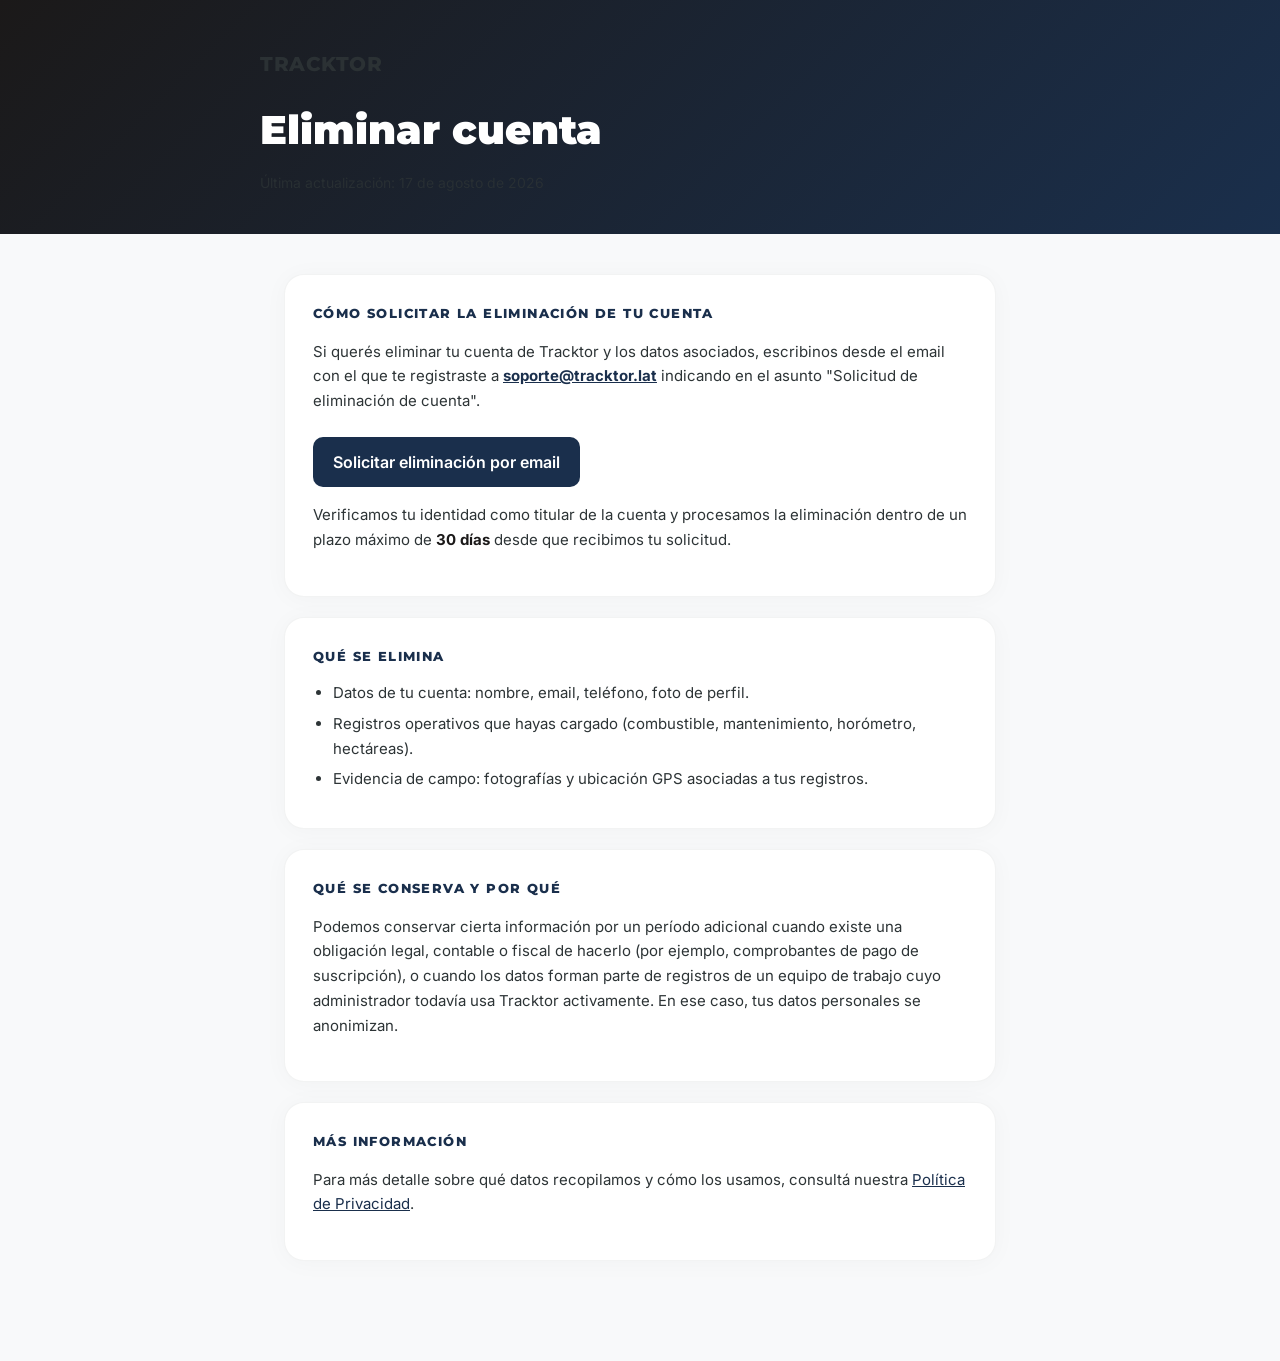
==== eliminar-cuenta.html @ 82056eb6 "Agregar página de eliminación de cuenta Requerida por la sección de seguridad de datos de Play Store" ====
<!DOCTYPE html>
<html lang="es">
<head>
  <meta charset="UTF-8" />
  <meta name="viewport" content="width=device-width, initial-scale=1.0" />
  <title>Eliminar cuenta — Tracktor</title>
  <meta name="description" content="Cómo solicitar la eliminación de tu cuenta de Tracktor y de los datos asociados." />
  <link rel="canonical" href="https://tracktor.lat/eliminar-cuenta.html" />
  <link rel="icon" href="assets/favicon-32.png" sizes="32x32" type="image/png" />
  <link href="https://fonts.googleapis.com/css2?family=Inter:wght@400;500;600;700&family=Montserrat:wght@600;700;800;900&display=swap" rel="stylesheet" />
  <style>
    :root {
      --navy-dark: #1B1919;
      --navy: #1A2F4C;
      --bg: #F8F9FA;
      --white: #FFFFFF;
      --text: #2D3436;
      --text-secondary: #636E72;
      --accent: #E8B040;
    }
    * { box-sizing: border-box; }
    body {
      margin: 0;
      background: var(--bg);
      color: var(--text);
      font-family: 'Inter', -apple-system, sans-serif;
      line-height: 1.65;
    }
    header {
      background: linear-gradient(135deg, var(--navy-dark), var(--navy));
      color: white;
      padding: 48px 24px 40px;
    }
    header .wrap { max-width: 760px; margin: 0 auto; }
    header .brand {
      font-family: 'Montserrat', sans-serif;
      font-weight: 800;
      font-size: 20px;
      letter-spacing: 0.5px;
      opacity: 0.9;
      margin: 0 0 16px;
    }
    header h1 {
      font-family: 'Montserrat', sans-serif;
      font-weight: 900;
      font-size: clamp(28px, 5vw, 40px);
      margin: 0 0 8px;
    }
    header p { opacity: 0.75; margin: 0; font-size: 14px; }
    main {
      max-width: 760px;
      margin: 0 auto;
      padding: 40px 24px 80px;
    }
    section {
      background: var(--white);
      border-radius: 20px;
      padding: 28px 28px;
      margin-bottom: 20px;
      border: 1px solid rgba(45, 52, 54, 0.06);
      box-shadow: 0 2px 24px rgba(0,0,0,0.03);
    }
    h2 {
      font-family: 'Montserrat', sans-serif;
      font-weight: 800;
      font-size: 13px;
      text-transform: uppercase;
      letter-spacing: 1.4px;
      color: var(--navy);
      margin: 0 0 14px;
    }
    p, li { color: var(--text); font-size: 15px; }
    ul, ol { padding-left: 20px; margin: 8px 0; }
    li { margin-bottom: 6px; }
    strong { color: var(--navy-dark); }
    a { color: var(--navy); }
    .btn {
      display: inline-block;
      background: var(--navy);
      color: white;
      text-decoration: none;
      padding: 12px 20px;
      border-radius: 10px;
      font-weight: 600;
      margin-top: 8px;
    }
  </style>
</head>
<body>
  <header>
    <div class="wrap">
      <p class="brand">TRACKTOR</p>
      <h1>Eliminar cuenta</h1>
      <p>Última actualización: 17 de agosto de 2026</p>
    </div>
  </header>

  <main>
    <section>
      <h2>Cómo solicitar la eliminación de tu cuenta</h2>
      <p>
        Si querés eliminar tu cuenta de Tracktor y los datos asociados, escribinos
        desde el email con el que te registraste a
        <strong><a href="mailto:soporte@tracktor.lat?subject=Solicitud%20de%20eliminaci%C3%B3n%20de%20cuenta">soporte@tracktor.lat</a></strong>
        indicando en el asunto "Solicitud de eliminación de cuenta".
      </p>
      <a class="btn" href="mailto:soporte@tracktor.lat?subject=Solicitud%20de%20eliminaci%C3%B3n%20de%20cuenta">Solicitar eliminación por email</a>
      <p style="margin-top:16px;">
        Verificamos tu identidad como titular de la cuenta y procesamos la
        eliminación dentro de un plazo máximo de <strong>30 días</strong> desde
        que recibimos tu solicitud.
      </p>
    </section>

    <section>
      <h2>Qué se elimina</h2>
      <ul>
        <li>Datos de tu cuenta: nombre, email, teléfono, foto de perfil.</li>
        <li>Registros operativos que hayas cargado (combustible, mantenimiento, horómetro, hectáreas).</li>
        <li>Evidencia de campo: fotografías y ubicación GPS asociadas a tus registros.</li>
      </ul>
    </section>

    <section>
      <h2>Qué se conserva y por qué</h2>
      <p>
        Podemos conservar cierta información por un período adicional cuando
        existe una obligación legal, contable o fiscal de hacerlo (por ejemplo,
        comprobantes de pago de suscripción), o cuando los datos forman parte de
        registros de un equipo de trabajo cuyo administrador todavía usa
        Tracktor activamente. En ese caso, tus datos personales se anonimizan.
      </p>
    </section>

    <section>
      <h2>Más información</h2>
      <p>
        Para más detalle sobre qué datos recopilamos y cómo los usamos, consultá
        nuestra <a href="/privacidad.html">Política de Privacidad</a>.
      </p>
    </section>
  </main>
</body>
</html>
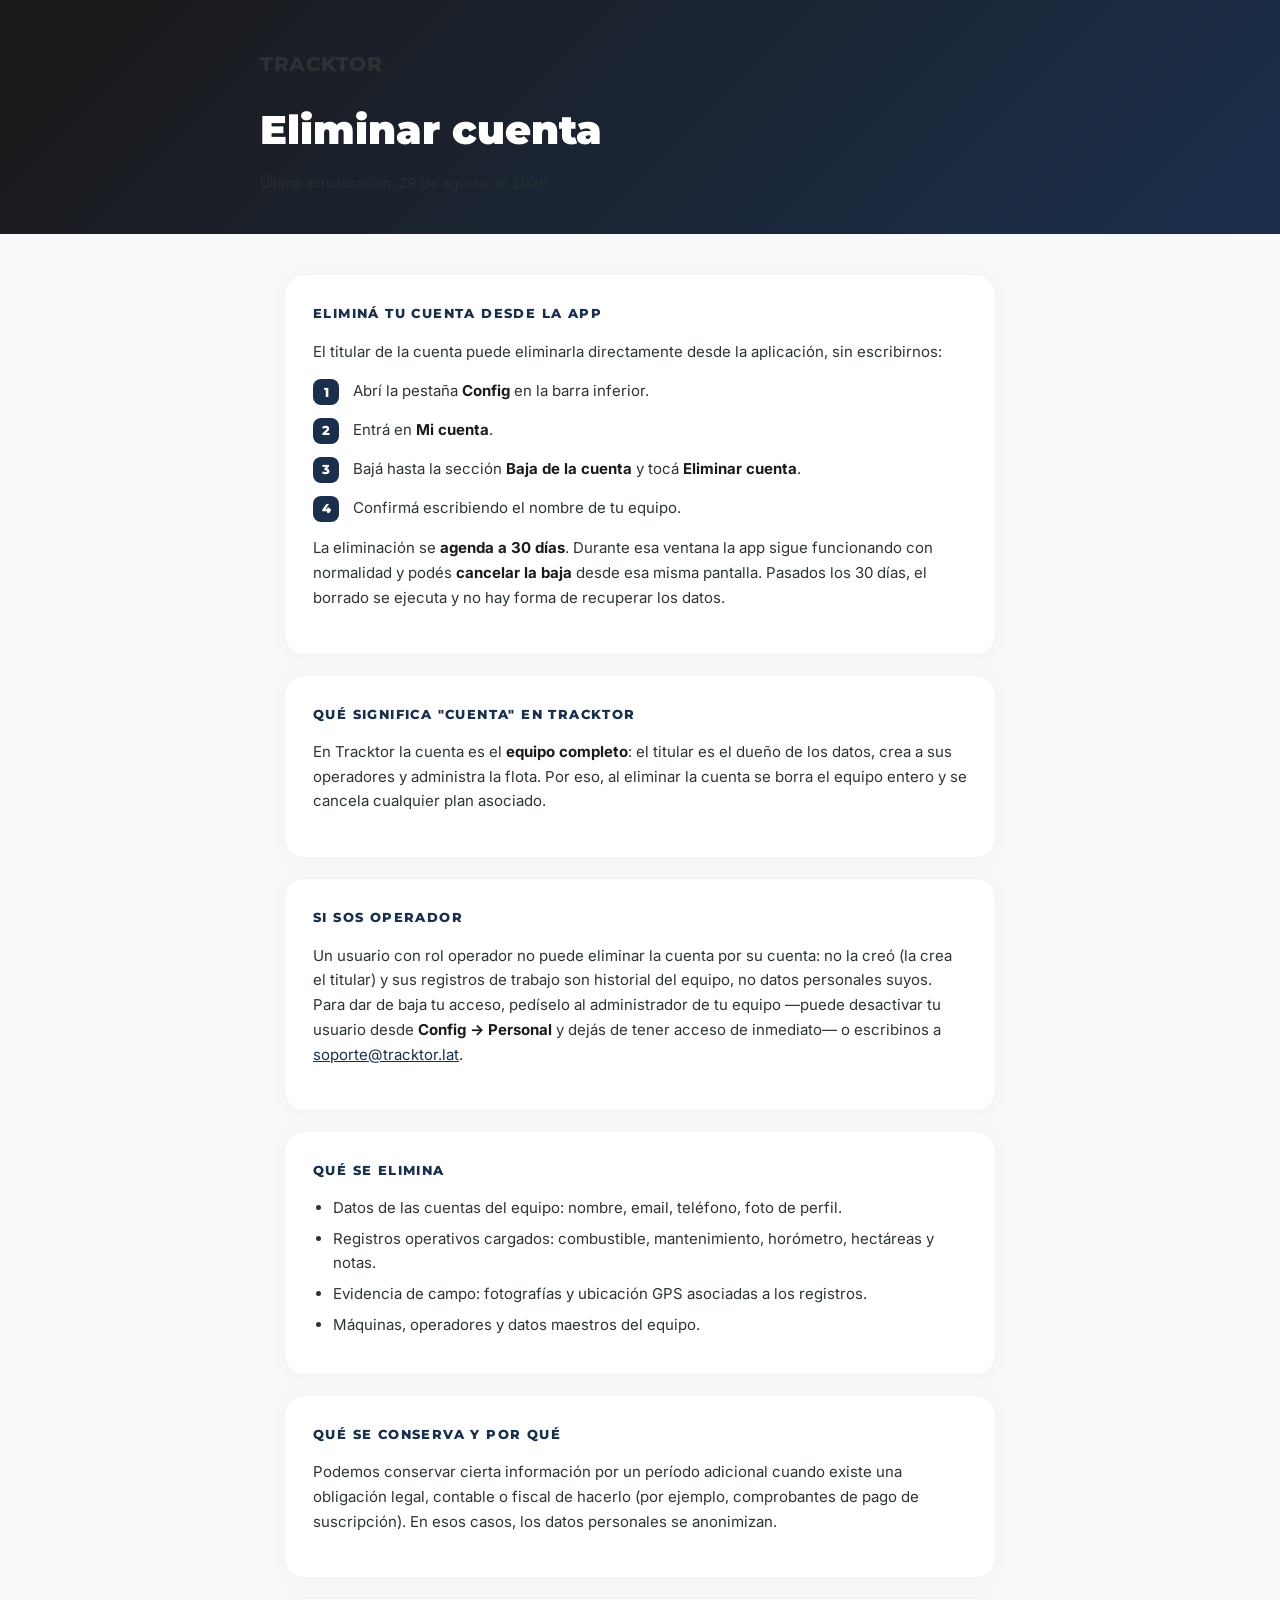
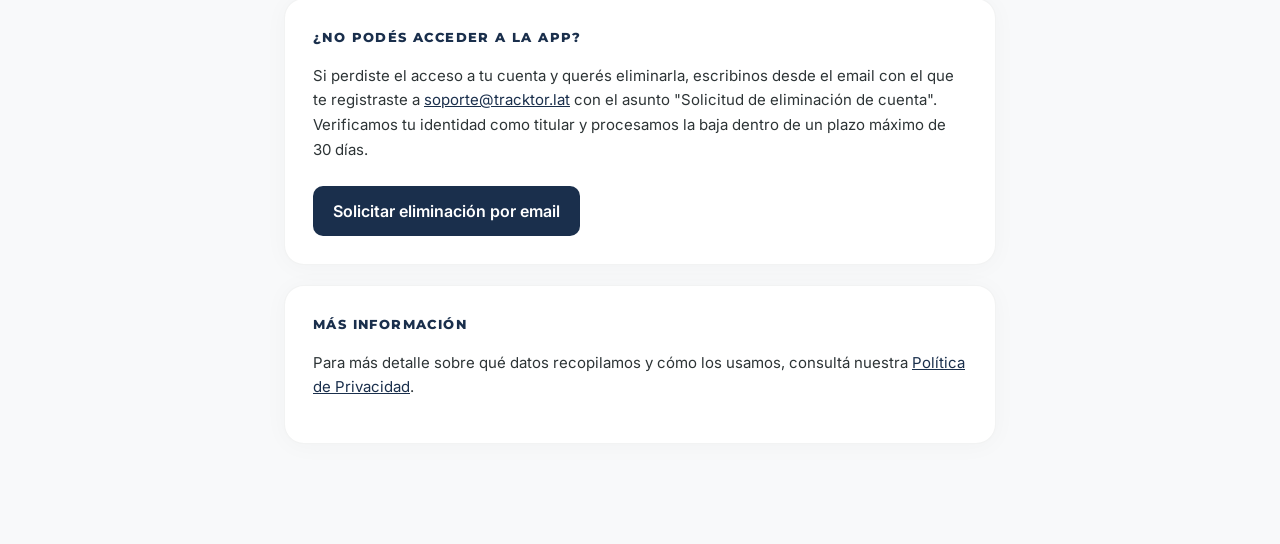
==== commit cc3f6c7a: "feat: páginas de soporte y términos + borrado in-app en la landing - soporte.html: página de soporte" ====
--- a/eliminar-cuenta.html
+++ b/eliminar-cuenta.html
@@ -4,7 +4,7 @@
   <meta charset="UTF-8" />
   <meta name="viewport" content="width=device-width, initial-scale=1.0" />
   <title>Eliminar cuenta — Tracktor</title>
-  <meta name="description" content="Cómo solicitar la eliminación de tu cuenta de Tracktor y de los datos asociados." />
+  <meta name="description" content="Cómo eliminar tu cuenta de Tracktor desde la app y qué datos se borran." />
   <link rel="canonical" href="https://tracktor.lat/eliminar-cuenta.html" />
   <link rel="icon" href="assets/favicon-32.png" sizes="32x32" type="image/png" />
   <link href="https://fonts.googleapis.com/css2?family=Inter:wght@400;500;600;700&family=Montserrat:wght@600;700;800;900&display=swap" rel="stylesheet" />
@@ -74,6 +74,30 @@
     li { margin-bottom: 6px; }
     strong { color: var(--navy-dark); }
     a { color: var(--navy); }
+    .steps { counter-reset: step; list-style: none; padding: 0; margin: 8px 0 0; }
+    .steps li {
+      position: relative;
+      padding-left: 40px;
+      margin-bottom: 14px;
+    }
+    .steps li::before {
+      counter-increment: step;
+      content: counter(step);
+      position: absolute;
+      left: 0;
+      top: 0;
+      width: 26px;
+      height: 26px;
+      border-radius: 8px;
+      background: var(--navy);
+      color: white;
+      font-family: 'Montserrat', sans-serif;
+      font-weight: 800;
+      font-size: 13px;
+      display: flex;
+      align-items: center;
+      justify-content: center;
+    }
     .btn {
       display: inline-block;
       background: var(--navy);
@@ -84,6 +108,7 @@
       font-weight: 600;
       margin-top: 8px;
     }
+    .muted { color: var(--text-secondary); font-size: 13.5px; }
   </style>
 </head>
 <body>
@@ -91,45 +116,83 @@
     <div class="wrap">
       <p class="brand">TRACKTOR</p>
       <h1>Eliminar cuenta</h1>
-      <p>Última actualización: 17 de agosto de 2026</p>
+      <p>Última actualización: 29 de agosto de 2026</p>
     </div>
   </header>
 
   <main>
     <section>
-      <h2>Cómo solicitar la eliminación de tu cuenta</h2>
-      <p>
-        Si querés eliminar tu cuenta de Tracktor y los datos asociados, escribinos
-        desde el email con el que te registraste a
-        <strong><a href="mailto:soporte@tracktor.lat?subject=Solicitud%20de%20eliminaci%C3%B3n%20de%20cuenta">soporte@tracktor.lat</a></strong>
-        indicando en el asunto "Solicitud de eliminación de cuenta".
-      </p>
-      <a class="btn" href="mailto:soporte@tracktor.lat?subject=Solicitud%20de%20eliminaci%C3%B3n%20de%20cuenta">Solicitar eliminación por email</a>
+      <h2>Eliminá tu cuenta desde la app</h2>
+      <p>
+        El titular de la cuenta puede eliminarla directamente desde la aplicación,
+        sin escribirnos:
+      </p>
+      <ol class="steps">
+        <li>Abrí la pestaña <strong>Config</strong> en la barra inferior.</li>
+        <li>Entrá en <strong>Mi cuenta</strong>.</li>
+        <li>Bajá hasta la sección <strong>Baja de la cuenta</strong> y tocá <strong>Eliminar cuenta</strong>.</li>
+        <li>Confirmá escribiendo el nombre de tu equipo.</li>
+      </ol>
       <p style="margin-top:16px;">
-        Verificamos tu identidad como titular de la cuenta y procesamos la
-        eliminación dentro de un plazo máximo de <strong>30 días</strong> desde
-        que recibimos tu solicitud.
+        La eliminación se <strong>agenda a 30 días</strong>. Durante esa ventana la
+        app sigue funcionando con normalidad y podés <strong>cancelar la baja</strong>
+        desde esa misma pantalla. Pasados los 30 días, el borrado se ejecuta y no
+        hay forma de recuperar los datos.
+      </p>
+    </section>
+
+    <section>
+      <h2>Qué significa "cuenta" en Tracktor</h2>
+      <p>
+        En Tracktor la cuenta es el <strong>equipo completo</strong>: el titular es
+        el dueño de los datos, crea a sus operadores y administra la flota. Por eso,
+        al eliminar la cuenta se borra el equipo entero y se cancela cualquier plan
+        asociado.
+      </p>
+    </section>
+
+    <section>
+      <h2>Si sos operador</h2>
+      <p>
+        Un usuario con rol operador no puede eliminar la cuenta por su cuenta: no la
+        creó (la crea el titular) y sus registros de trabajo son historial del
+        equipo, no datos personales suyos. Para dar de baja tu acceso, pedíselo al
+        administrador de tu equipo —puede desactivar tu usuario desde
+        <strong>Config → Personal</strong> y dejás de tener acceso de inmediato— o
+        escribinos a <a href="mailto:soporte@tracktor.lat?subject=Baja%20de%20mi%20usuario">soporte@tracktor.lat</a>.
       </p>
     </section>
 
     <section>
       <h2>Qué se elimina</h2>
       <ul>
-        <li>Datos de tu cuenta: nombre, email, teléfono, foto de perfil.</li>
-        <li>Registros operativos que hayas cargado (combustible, mantenimiento, horómetro, hectáreas).</li>
-        <li>Evidencia de campo: fotografías y ubicación GPS asociadas a tus registros.</li>
+        <li>Datos de las cuentas del equipo: nombre, email, teléfono, foto de perfil.</li>
+        <li>Registros operativos cargados: combustible, mantenimiento, horómetro, hectáreas y notas.</li>
+        <li>Evidencia de campo: fotografías y ubicación GPS asociadas a los registros.</li>
+        <li>Máquinas, operadores y datos maestros del equipo.</li>
       </ul>
     </section>
 
     <section>
       <h2>Qué se conserva y por qué</h2>
       <p>
-        Podemos conservar cierta información por un período adicional cuando
-        existe una obligación legal, contable o fiscal de hacerlo (por ejemplo,
-        comprobantes de pago de suscripción), o cuando los datos forman parte de
-        registros de un equipo de trabajo cuyo administrador todavía usa
-        Tracktor activamente. En ese caso, tus datos personales se anonimizan.
-      </p>
+        Podemos conservar cierta información por un período adicional cuando existe
+        una obligación legal, contable o fiscal de hacerlo (por ejemplo,
+        comprobantes de pago de suscripción). En esos casos, los datos personales se
+        anonimizan.
+      </p>
+    </section>
+
+    <section>
+      <h2>¿No podés acceder a la app?</h2>
+      <p>
+        Si perdiste el acceso a tu cuenta y querés eliminarla, escribinos desde el
+        email con el que te registraste a
+        <a href="mailto:soporte@tracktor.lat?subject=Solicitud%20de%20eliminaci%C3%B3n%20de%20cuenta">soporte@tracktor.lat</a>
+        con el asunto "Solicitud de eliminación de cuenta". Verificamos tu identidad
+        como titular y procesamos la baja dentro de un plazo máximo de 30 días.
+      </p>
+      <a class="btn" href="mailto:soporte@tracktor.lat?subject=Solicitud%20de%20eliminaci%C3%B3n%20de%20cuenta">Solicitar eliminación por email</a>
     </section>
 
     <section>
